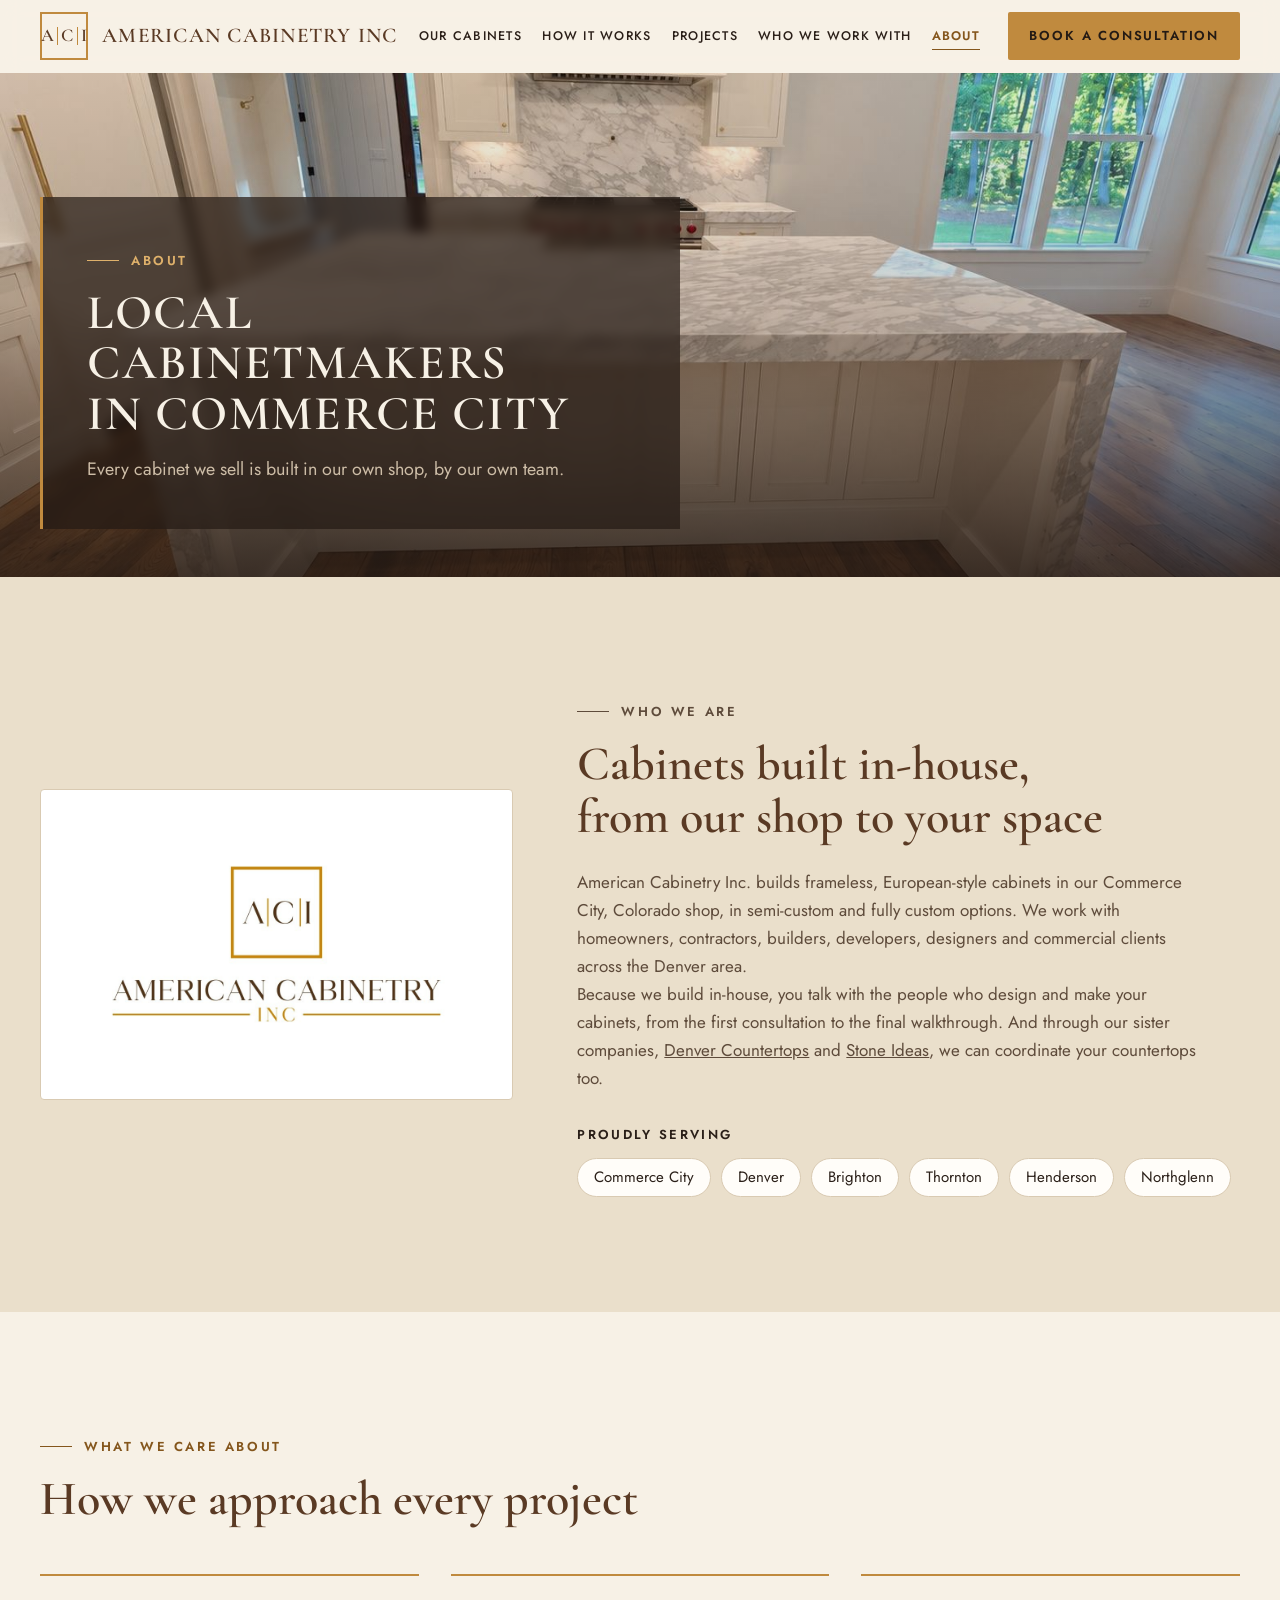
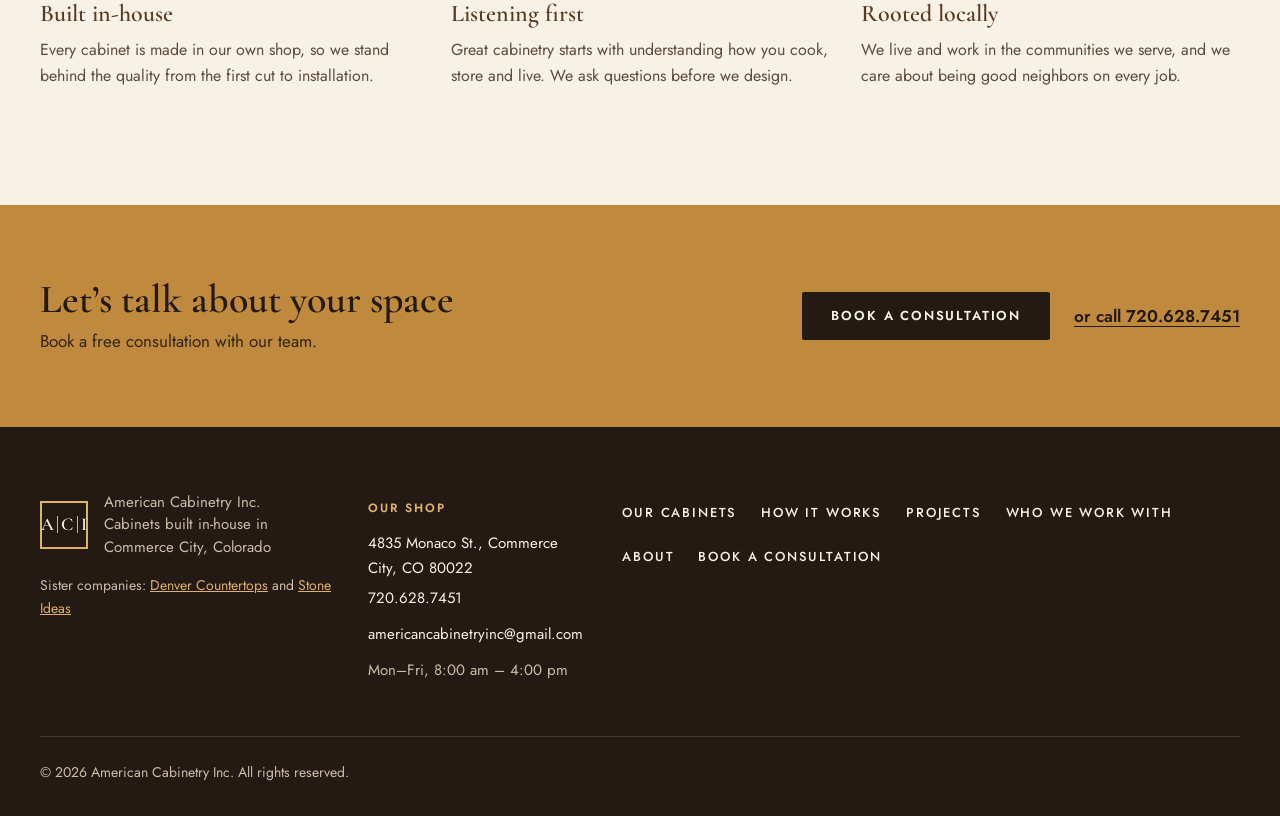
==== about.html @ d418bdb1 "Add American Cabinetry Inc. website Seven-page static site (home, cabinets, process, projects, who w" ====
<!doctype html>
<html lang="en">
<head>
  <meta charset="utf-8">
  <meta name="viewport" content="width=device-width, initial-scale=1">
  <title>About Us | Commerce City Cabinet Shop | American Cabinetry</title>
  <meta name="description" content="American Cabinetry Inc. builds every cabinet in-house at our Commerce City, Colorado shop: in-stock RTA, semi-custom and fully custom, for homeowners, contractors, builders and designers.">
  <meta name="theme-color" content="#241A14">
  <link rel="icon" href="images/logo.jpg">
  <link rel="preconnect" href="https://fonts.googleapis.com">
  <link rel="preconnect" href="https://fonts.gstatic.com" crossorigin>
  <link href="https://fonts.googleapis.com/css2?family=Cormorant+Garamond:wght@500;600;700&family=Jost:wght@400;500;600&display=swap" rel="stylesheet">
  <link rel="stylesheet" href="css/style.css">
  <script>document.documentElement.classList.add("js");</script>
</head>
<body>
  <a class="skip-link" href="#main">Skip to main content</a>

  <header class="site-header" data-header>
    <div class="container header-inner">
      <a class="brand" href="index.html" aria-label="American Cabinetry Inc. home">
        <span class="brand-mark" aria-hidden="true">A<i></i>C<i></i>I</span>
        <span class="brand-text"><span class="brand-name">American Cabinetry Inc</span></span>
      </a>
      <nav class="primary-nav" aria-label="Primary">
        <button class="nav-toggle" type="button" aria-expanded="false" aria-controls="primary-menu" data-nav-toggle>
          <svg class="icon icon-open" viewBox="0 0 24 24" aria-hidden="true"><path d="M4 7h16M4 12h16M4 17h16"/></svg>
          <svg class="icon icon-close" viewBox="0 0 24 24" aria-hidden="true"><path d="M6 6l12 12M18 6L6 18"/></svg>
          <span class="visually-hidden">Menu</span>
        </button>
        <ul class="nav-list" id="primary-menu" data-nav-menu>
          <li><a href="cabinets.html">Our Cabinets</a></li>
          <li><a href="process.html">How It Works</a></li>
          <li><a href="projects.html">Projects</a></li>
          <li><a href="who-we-work-with.html">Who We Work With</a></li>
          <li><a href="about.html" aria-current="page">About</a></li>
          <li class="nav-cta"><a class="btn btn-brass" href="contact.html">Book a Consultation</a></li>
        </ul>
      </nav>
    </div>
  </header>

  <main id="main" tabindex="-1">
    <section class="hero hero--page" aria-labelledby="page-title">
      <img class="hero-media"
           src="images/projects/farmhouse-marble-waterfall.jpg"
           alt="Bright kitchen with white painted cabinetry, a marble waterfall island and warm reclaimed wood floors"
           width="1448" height="1086" fetchpriority="high" style="object-position: 50% 45%">
      <div class="hero-shade" aria-hidden="true"></div>
      <div class="container hero-content">
        <div class="hero-panel">
          <p class="eyebrow eyebrow--light">About</p>
          <h1 class="hero-title" id="page-title">Local cabinetmakers in Commerce City</h1>
          <p class="hero-lede">Every cabinet we sell is built in our own shop, by our own team.</p>
        </div>
      </div>
    </section>

    <section class="section section--sand" aria-labelledby="story-title">
      <div class="container about">
        <div class="about-logo reveal">
          <img src="images/logo.jpg" alt="American Cabinetry Inc. logo" width="1000" height="800" loading="lazy" decoding="async">
        </div>
        <div class="about-copy reveal">
          <p class="eyebrow">Who We Are</p>
          <h2 id="story-title">Cabinets built in-house, from our shop to your space</h2>
          <p>American Cabinetry Inc. builds frameless, European-style cabinets in our Commerce City, Colorado shop, in semi-custom and fully custom options. We work with homeowners, contractors, builders, developers, designers and commercial clients across the Denver area.</p>
          <p>Because we build in-house, you talk with the people who design and make your cabinets, from the first consultation to the final walkthrough. And through our sister companies, <a href="https://denvercounter.com" target="_blank" rel="noopener">Denver Countertops<span class="visually-hidden"> (opens in a new tab)</span></a> and <a href="https://stoneideasinc.com" target="_blank" rel="noopener">Stone Ideas<span class="visually-hidden"> (opens in a new tab)</span></a>, we can coordinate your countertops too.</p>
          <p class="areas-label">Proudly serving</p>
          <ul class="areas" role="list">
            <li>Commerce City</li>
            <li>Denver</li>
            <li>Brighton</li>
            <li>Thornton</li>
            <li>Henderson</li>
            <li>Northglenn</li>
          </ul>
        </div>
      </div>
    </section>

    <section class="section section--cream" aria-labelledby="values-title">
      <div class="container">
        <header class="section-head reveal">
          <p class="eyebrow">What We Care About</p>
          <h2 id="values-title">How we approach every project</h2>
        </header>
        <ul class="values" role="list">
          <li class="value reveal">
            <h3>Built in-house</h3>
            <p>Every cabinet is made in our own shop, so we stand behind the quality from the first cut to installation.</p>
          </li>
          <li class="value reveal">
            <h3>Listening first</h3>
            <p>Great cabinetry starts with understanding how you cook, store and live. We ask questions before we design.</p>
          </li>
          <li class="value reveal">
            <h3>Rooted locally</h3>
            <p>We live and work in the communities we serve, and we care about being good neighbors on every job.</p>
          </li>
        </ul>
      </div>
    </section>

    <section class="cta-band" aria-labelledby="cta-title">
      <div class="container cta-inner reveal">
        <div>
          <h2 id="cta-title">Let&rsquo;s talk about your space</h2>
          <p>Book a free consultation with our team.</p>
        </div>
        <div class="cta-actions">
          <a class="btn btn-dark" href="contact.html#consultation">Book a Consultation</a>
          <a class="cta-phone" href="tel:+17206287451">or call 720.628.7451</a>
        </div>
      </div>
    </section>
  </main>

  <footer class="site-footer">
    <div class="container footer-inner">
      <div>
        <div class="footer-brand">
          <span class="brand-mark brand-mark--light" aria-hidden="true">A<i></i>C<i></i>I</span>
          <p>American Cabinetry Inc.<br>Cabinets built in-house in Commerce City, Colorado</p>
        </div>
        <p class="footer-sister">Sister companies: <a href="https://denvercounter.com" target="_blank" rel="noopener">Denver Countertops<span class="visually-hidden"> (opens in a new tab)</span></a> and <a href="https://stoneideasinc.com" target="_blank" rel="noopener">Stone Ideas<span class="visually-hidden"> (opens in a new tab)</span></a></p>
      </div>
      <address class="footer-contact">
        <span class="footer-label">Our shop</span>
        <a href="https://www.google.com/maps/search/?api=1&amp;query=4835+Monaco+St+Commerce+City+CO+80022" target="_blank" rel="noopener">4835 Monaco St., Commerce City, CO 80022<span class="visually-hidden"> (opens in Google Maps)</span></a>
        <a href="tel:+17206287451">720.628.7451</a>
        <a href="mailto:americancabinetryinc@gmail.com">americancabinetryinc@gmail.com</a>
        <span>Mon&ndash;Fri, 8:00 am &ndash; 4:00 pm</span>
      </address>
      <nav aria-label="Footer">
        <ul class="footer-nav" role="list">
          <li><a href="cabinets.html">Our Cabinets</a></li>
          <li><a href="process.html">How It Works</a></li>
          <li><a href="projects.html">Projects</a></li>
          <li><a href="who-we-work-with.html">Who We Work With</a></li>
          <li><a href="about.html">About</a></li>
          <li><a href="contact.html">Book a Consultation</a></li>
        </ul>
      </nav>
    </div>
    <div class="container footer-base">
      <p>&copy; <span data-year>2026</span> American Cabinetry Inc. All rights reserved.</p>
    </div>
  </footer>

  <nav class="mobile-bar" aria-label="Quick contact">
    <a href="tel:+17206287451"><svg viewBox="0 0 24 24" aria-hidden="true"><path d="M22 16.9v3a2 2 0 0 1-2.2 2 19.8 19.8 0 0 1-8.6-3.1 19.5 19.5 0 0 1-6-6A19.8 19.8 0 0 1 2.1 4.2 2 2 0 0 1 4.1 2h3a2 2 0 0 1 2 1.7c.1 1 .4 1.9.7 2.8a2 2 0 0 1-.5 2.1L8.1 9.9a16 16 0 0 0 6 6l1.3-1.3a2 2 0 0 1 2.1-.4c.9.3 1.8.6 2.8.7a2 2 0 0 1 1.7 2z"/></svg>Call</a>
    <a href="contact.html#consultation"><svg viewBox="0 0 24 24" aria-hidden="true"><rect x="3" y="4" width="18" height="18" rx="2"/><path d="M16 2v4M8 2v4M3 10h18"/></svg>Book</a>
  </nav>

  <script src="js/main.js" defer></script>
</body>
</html>
---- css/style.css ----
/* ==========================================================
   American Cabinetry Inc. — earth-tone design system
   ========================================================== */

:root {
  /* Palette */
  --espresso: #241a14;
  --espresso-2: #32251c;
  --walnut: #5a3a24;
  --brass: #c08a3e;
  --brass-light: #dfb16b;
  --brass-deep: #84561c;
  --cream: #f7f1e6;
  --sand: #eadfcb;
  --paper: #fffdf9;
  --ink: #2a1f18;
  --ink-muted: #5e4b3b;
  --on-dark: #f7f1e6;
  --on-dark-muted: #cdbda7;
  --line: #d9cab2;
  --field-border: #8f7c63;
  --error: #a3361f;
  --error-bg: #fbede8;
  --success: #4f5d38;
  --success-bg: #eef1e4;

  /* Swatches */
  --wood-oak: #c9a57a;
  --wood-cherry: #8e4a2c;
  --wood-walnut: #4a3020;
  --paint-sage: #8c9479;
  --paint-greige: #b8ac9a;
  --paint-alabaster: #efe9dd;

  /* Type */
  --font-display: "Cormorant Garamond", "Iowan Old Style", Georgia, serif;
  --font-body: "Jost", "Segoe UI", system-ui, -apple-system, sans-serif;

  /* Spacing (8pt) */
  --space-1: 8px;
  --space-2: 16px;
  --space-3: 24px;
  --space-4: 32px;
  --space-5: 48px;
  --space-6: 64px;
  --section-pad: clamp(64px, 9vw, 120px);

  --radius: 4px;
  --header-h: 72px;
  --focus: var(--brass-deep);
  --ease-out: cubic-bezier(0.2, 0.7, 0.2, 1);
}

/* ---------- Base ---------- */
*,
*::before,
*::after { box-sizing: border-box; }

html {
  scroll-padding-top: calc(var(--header-h) + 16px);
  -webkit-text-size-adjust: 100%;
}

@media (prefers-reduced-motion: no-preference) {
  html { scroll-behavior: smooth; }
}

body {
  margin: 0;
  background: var(--cream);
  color: var(--ink);
  font-family: var(--font-body);
  font-size: 1.0625rem;
  line-height: 1.65;
  -webkit-font-smoothing: antialiased;
}

[hidden] { display: none !important; }

img { display: block; max-width: 100%; height: auto; }

h1, h2, h3, h4 {
  margin: 0;
  font-family: var(--font-display);
  font-weight: 600;
  line-height: 1.1;
  color: var(--walnut);
  text-wrap: balance;
}

h2 { font-size: clamp(2rem, 4vw, 3rem); }
h3, h4 { font-size: 1.5rem; line-height: 1.2; }

p { margin: 0; }

a { color: inherit; }

ul[role="list"], ol { list-style: none; margin: 0; padding: 0; }

:focus-visible {
  outline: 3px solid var(--focus);
  outline-offset: 3px;
}

main:focus { outline: none; }

.container {
  width: min(100% - 32px, 1200px);
  margin-inline: auto;
}

@media (min-width: 768px) {
  .container { width: min(100% - 64px, 1200px); }
}

.visually-hidden {
  position: absolute !important;
  width: 1px; height: 1px;
  padding: 0; margin: -1px;
  overflow: hidden;
  clip: rect(0 0 0 0);
  white-space: nowrap;
  border: 0;
}

.skip-link {
  position: absolute;
  left: 16px;
  top: -100px;
  z-index: 100;
  padding: 12px 20px;
  background: var(--espresso);
  color: var(--on-dark);
  font-weight: 500;
  border-radius: var(--radius);
  text-decoration: none;
}
.skip-link:focus { top: 12px; }

.icon {
  width: 24px;
  height: 24px;
  fill: none;
  stroke: currentColor;
  stroke-width: 1.75;
  stroke-linecap: round;
  stroke-linejoin: round;
}

/* ---------- Buttons ---------- */
.btn {
  display: inline-flex;
  align-items: center;
  justify-content: center;
  min-height: 48px;
  padding: 0 28px;
  border: 1px solid transparent;
  border-radius: 2px;
  font-family: var(--font-body);
  font-size: 0.8125rem;
  font-weight: 600;
  letter-spacing: 0.14em;
  text-transform: uppercase;
  text-decoration: none;
  cursor: pointer;
  touch-action: manipulation;
  transition: background-color 0.2s ease, color 0.2s ease, border-color 0.2s ease;
}

.btn-brass { background: var(--brass); color: var(--espresso); }
.btn-brass:hover { background: var(--brass-light); }

.btn-ghost { border-color: var(--on-dark); color: var(--on-dark); background: transparent; }
.btn-ghost:hover { background: rgba(247, 241, 230, 0.14); }

.btn-dark { background: var(--espresso); color: var(--on-dark); }
.btn-dark:hover { background: var(--walnut); }

.btn-outline { border-color: var(--walnut); color: var(--walnut); background: transparent; }
.btn-outline:hover { background: var(--walnut); color: var(--on-dark); }

.btn-block { width: 100%; }

.section-cta { margin-top: var(--space-5); }

.btn:active { transform: translateY(1px); }

/* ---------- Eyebrow + section heads ---------- */
.eyebrow {
  display: inline-flex;
  align-items: center;
  gap: 12px;
  margin-bottom: var(--space-2);
  font-size: 0.8125rem;
  font-weight: 600;
  letter-spacing: 0.2em;
  text-transform: uppercase;
  color: var(--brass-deep);
}
.eyebrow::before {
  content: "";
  width: 32px;
  height: 1px;
  background: currentColor;
}
.eyebrow--light { color: var(--brass-light); }

.section { padding-block: var(--section-pad); }
.section--cream { background: var(--cream); }
.section--sand { background: var(--sand); }

.section-head {
  max-width: 720px;
  margin-bottom: var(--space-5);
}
.section-lede {
  margin-top: var(--space-2);
  color: var(--ink-muted);
  max-width: 62ch;
}
.section-head--light h2 { color: var(--on-dark); }

/* ---------- Brand mark ---------- */
.brand {
  display: inline-flex;
  align-items: center;
  gap: 14px;
  text-decoration: none;
  min-height: 44px;
}

.brand-mark {
  display: inline-flex;
  align-items: center;
  justify-content: center;
  width: 48px;
  height: 48px;
  border: 2px solid var(--brass);
  font-family: var(--font-display);
  font-size: 1.125rem;
  font-weight: 600;
  color: var(--walnut);
  letter-spacing: 0.02em;
  flex-shrink: 0;
}
.brand-mark i {
  display: inline-block;
  flex: 0 0 1px;
  width: 1px;
  height: 0.95em;
  margin: 0 3px;
  background: var(--brass);
}
.brand-mark--light { color: var(--on-dark); border-color: var(--brass-light); }
.brand-mark--light i { background: var(--brass-light); }

.brand-text { display: flex; flex-direction: column; line-height: 1.15; }
.brand-name {
  font-family: var(--font-display);
  font-size: 1.3125rem;
  font-weight: 600;
  letter-spacing: 0.06em;
  text-transform: uppercase;
  color: var(--walnut);
}
.brand-sub {
  font-size: 0.75rem;
  font-weight: 500;
  letter-spacing: 0.16em;
  text-transform: uppercase;
  color: var(--brass-deep);
}

/* ---------- Header + nav ---------- */
.site-header {
  position: sticky;
  top: 0;
  z-index: 40;
  background: rgba(247, 241, 230, 0.96);
  border-bottom: 1px solid transparent;
  transition: box-shadow 0.25s ease, border-color 0.25s ease;
}
@supports (backdrop-filter: blur(8px)) {
  .site-header { background: rgba(247, 241, 230, 0.88); backdrop-filter: blur(10px); }
}
.site-header.is-scrolled {
  border-color: var(--line);
  box-shadow: 0 6px 24px -16px rgba(36, 26, 20, 0.45);
}

.header-inner {
  display: flex;
  align-items: center;
  justify-content: space-between;
  min-height: var(--header-h);
  gap: var(--space-2);
}

.nav-toggle {
  display: inline-flex;
  align-items: center;
  justify-content: center;
  width: 48px;
  height: 48px;
  padding: 0;
  border: 1px solid var(--line);
  border-radius: 2px;
  background: transparent;
  color: var(--walnut);
  cursor: pointer;
}
.nav-toggle .icon-close { display: none; }
.nav-toggle[aria-expanded="true"] .icon-open { display: none; }
.nav-toggle[aria-expanded="true"] .icon-close { display: block; }

.nav-list {
  position: absolute;
  inset: 100% 0 auto 0;
  display: none;
  flex-direction: column;
  gap: 4px;
  margin: 0;
  padding: var(--space-2) 16px var(--space-3);
  list-style: none;
  background: var(--cream);
  border-bottom: 1px solid var(--line);
  box-shadow: 0 16px 32px -24px rgba(36, 26, 20, 0.5);
}
.nav-list.is-open { display: flex; }

.nav-list a:not(.btn) {
  display: flex;
  align-items: center;
  min-height: 48px;
  padding: 0 4px;
  font-size: 0.9375rem;
  font-weight: 500;
  letter-spacing: 0.12em;
  text-transform: uppercase;
  text-decoration: none;
  color: var(--ink);
  border-bottom: 1px solid var(--line);
}
.nav-list a:not(.btn):hover { color: var(--brass-deep); }
.nav-list a[aria-current="page"]:not(.btn) { color: var(--brass-deep); font-weight: 600; }
.nav-cta { margin-top: var(--space-2); }
.nav-cta .btn { width: 100%; }

@media (min-width: 1200px) {
  .nav-toggle { display: none; }
  .nav-list {
    position: static;
    display: flex;
    flex-direction: row;
    align-items: center;
    gap: clamp(14px, 1.6vw, 26px);
    padding: 0;
    background: none;
    border: 0;
    box-shadow: none;
  }
  .nav-list a:not(.btn) {
    min-height: 44px;
    padding: 0;
    font-size: 0.78125rem;
    letter-spacing: 0.1em;
    border-bottom: 0;
    position: relative;
    white-space: nowrap;
  }
  .nav-cta .btn { padding: 0 20px; white-space: nowrap; }
  .nav-list a:not(.btn)::after {
    content: "";
    position: absolute;
    left: 0; right: 0; bottom: 8px;
    height: 1px;
    background: var(--brass-deep);
    transform: scaleX(0);
    transform-origin: left;
    transition: transform 0.25s var(--ease-out);
  }
  .nav-list a:not(.btn):hover::after,
  .nav-list a[aria-current="page"]::after { transform: scaleX(1); }
  .nav-cta { margin: 0 0 0 8px; }
  .nav-cta .btn[aria-current="page"] { box-shadow: inset 0 0 0 2px var(--espresso); }
  .nav-cta .btn { width: auto; }
}

@media (max-width: 420px) {
  .brand-name { font-size: 0.9375rem; letter-spacing: 0.04em; }
  .brand { gap: 10px; }
  .brand-sub { font-size: 0.6875rem; letter-spacing: 0.12em; }
  .brand-mark { width: 42px; height: 42px; font-size: 1rem; }
}

/* ---------- Hero ---------- */
.hero {
  position: relative;
  display: flex;
  align-items: flex-end;
  min-height: 88vh;
  min-height: min(88dvh, 860px);
  padding-block: 96px var(--space-5);
  overflow: hidden;
  isolation: isolate;
  background: var(--espresso);
}

.hero-media {
  position: absolute;
  inset: 0;
  z-index: -2;
  width: 100%;
  height: 100%;
  object-fit: cover;
  object-position: 50% 45%;
}

.hero-shade {
  position: absolute;
  inset: 0;
  z-index: -1;
  background:
    linear-gradient(0deg, rgba(36, 26, 20, 0.85) 0%, rgba(36, 26, 20, 0.2) 55%, rgba(36, 26, 20, 0.05) 100%);
}

.hero-panel {
  max-width: 720px;
  padding: clamp(24px, 4vw, 44px);
  background: rgba(36, 26, 20, 0.78);
  border-left: 3px solid var(--brass);
}
@supports (backdrop-filter: blur(4px)) {
  .hero-panel { background: rgba(36, 26, 20, 0.7); backdrop-filter: blur(6px); }
}

.hero-title {
  font-size: clamp(2.125rem, 4.2vw, 3.5rem);
  font-weight: 600;
  line-height: 1.04;
  letter-spacing: 0.035em;
  text-transform: uppercase;
  color: var(--on-dark);
}

.hero-lede {
  margin-top: var(--space-3);
  max-width: 48ch;
  font-size: clamp(1.0625rem, 1.4vw, 1.1875rem);
  color: var(--on-dark-muted);
}

.hero-actions {
  display: flex;
  flex-wrap: wrap;
  gap: 12px;
  margin-top: var(--space-4);
}

@media (max-width: 479px) {
  .hero { padding-bottom: var(--space-3); }
  .hero-actions .btn { flex: 1 1 100%; }
}

/* Home hero: bright photo, panel on the right so the island stays visible */
.hero--home .hero-shade {
  background: linear-gradient(0deg, rgba(36, 26, 20, 0.6) 0%, rgba(36, 26, 20, 0) 45%);
}
@media (min-width: 1024px) {
  .hero--home .hero-content { display: flex; justify-content: flex-end; }
  .hero--home .hero-panel {
    max-width: 560px;
    border-left: 0;
    border-right: 3px solid var(--brass);
  }
  .hero--home .hero-title { font-size: clamp(2.25rem, 3.4vw, 3.125rem); }
}

/* Interior page banner */
.hero--page {
  min-height: clamp(340px, 56vh, 540px);
  padding-block: 96px var(--space-5);
}
.hero--page .hero-panel { max-width: 640px; }
.hero--page .hero-title { font-size: clamp(2rem, 3.8vw, 3.125rem); }
.hero--page .hero-lede { margin-top: var(--space-2); }

/* ---------- Intro band ---------- */
.intro-band {
  background: var(--espresso);
  color: var(--on-dark);
  padding-block: clamp(56px, 8vw, 96px);
}
.intro-inner {
  max-width: 860px;
  text-align: center;
}
.intro-inner::before {
  content: "";
  display: block;
  width: 48px;
  height: 2px;
  margin: 0 auto var(--space-4);
  background: var(--brass);
}
.intro-inner p {
  font-family: var(--font-display);
  font-size: clamp(1.375rem, 2.4vw, 1.875rem);
  font-weight: 500;
  line-height: 1.5;
}

/* ---------- Gallery ---------- */
.gallery {
  display: grid;
  grid-template-columns: 1fr;
  gap: var(--space-5) var(--space-3);
}
@media (min-width: 640px) { .gallery { grid-template-columns: repeat(2, 1fr); } }
@media (min-width: 1024px) { .gallery { grid-template-columns: repeat(3, 1fr); } }

.project { margin: 0; }

.project-media {
  aspect-ratio: 4 / 3;
  overflow: hidden;
  border-radius: var(--radius);
  background: var(--sand);
}
.project-media img {
  width: 100%;
  height: 100%;
  object-fit: cover;
  transition: transform 0.7s var(--ease-out);
}
@media (hover: hover) and (prefers-reduced-motion: no-preference) {
  .project:hover .project-media img { transform: scale(1.04); }
}

.project figcaption {
  display: flex;
  flex-direction: column;
  gap: 2px;
  margin-top: 14px;
  padding-left: 14px;
  border-left: 2px solid var(--brass);
}
.project-style {
  font-size: 0.75rem;
  font-weight: 600;
  letter-spacing: 0.18em;
  text-transform: uppercase;
  color: var(--brass-deep);
}
.project-name {
  font-family: var(--font-display);
  font-size: 1.375rem;
  font-weight: 600;
  color: var(--walnut);
  line-height: 1.25;
}

/* ---------- Services ---------- */
.services {
  display: grid;
  grid-template-columns: 1fr;
  gap: var(--space-3);
}
@media (min-width: 640px) { .services { grid-template-columns: repeat(2, 1fr); } }
@media (min-width: 1100px) { .services { grid-template-columns: repeat(4, 1fr); } }

.service {
  padding: var(--space-4) 28px;
  background: var(--paper);
  border: 1px solid var(--line);
  border-radius: var(--radius);
}
.service-icon {
  width: 44px;
  height: 44px;
  margin-bottom: var(--space-3);
  fill: none;
  stroke: var(--brass-deep);
  stroke-width: 1.5;
  stroke-linecap: round;
  stroke-linejoin: round;
}
.service h3 { margin-bottom: 10px; }
.service p { color: var(--ink-muted); font-size: 1rem; }

/* ---------- Door styles ---------- */
.doors {
  display: grid;
  grid-template-columns: repeat(2, 1fr);
  gap: var(--space-3);
}
@media (min-width: 1024px) { .doors { grid-template-columns: repeat(4, 1fr); } }

.door {
  margin: 0;
  padding: var(--space-3);
  background: var(--paper);
  border: 1px solid var(--line);
  border-radius: var(--radius);
}
.door svg {
  display: block;
  width: 100%;
  max-width: 120px;
  height: auto;
  margin: 0 auto var(--space-3);
  fill: none;
  stroke: var(--walnut);
  stroke-width: 2;
  stroke-linejoin: round;
}
.door svg .fill { fill: var(--sand); }
.door svg .pull { fill: var(--brass); stroke: none; }
.door figcaption h3 { margin-bottom: 6px; }
.door figcaption p { color: var(--ink-muted); font-size: 0.9375rem; }

/* ---------- Values ---------- */
.values {
  display: grid;
  grid-template-columns: 1fr;
  gap: var(--space-4);
}
@media (min-width: 768px) { .values { grid-template-columns: repeat(3, 1fr); } }
@media (min-width: 768px) { .values--4 { grid-template-columns: repeat(2, 1fr); } }
@media (min-width: 1100px) { .values--4 { grid-template-columns: repeat(4, 1fr); } }
.value {
  padding-top: var(--space-3);
  border-top: 2px solid var(--brass);
}
.value h3 { margin-bottom: 8px; }
.value p { color: var(--ink-muted); font-size: 1rem; }

.finishes {
  margin-top: var(--space-6);
  padding-top: var(--space-5);
  border-top: 1px solid var(--line);
}
.finishes-title { margin-bottom: var(--space-3); }

.swatches {
  display: grid;
  grid-template-columns: repeat(2, 1fr);
  gap: var(--space-3) var(--space-2);
}
@media (min-width: 640px) { .swatches { grid-template-columns: repeat(3, 1fr); } }
@media (min-width: 1024px) { .swatches { grid-template-columns: repeat(6, 1fr); } }

.swatches li {
  font-size: 0.9375rem;
  font-weight: 500;
  color: var(--ink);
}
.swatch {
  display: block;
  aspect-ratio: 4 / 3;
  margin-bottom: 10px;
  border-radius: var(--radius);
  box-shadow: inset 0 0 0 1px rgba(36, 26, 20, 0.14);
}
.swatch--oak,
.swatch--cherry,
.swatch--walnut {
  background-image:
    repeating-linear-gradient(97deg, rgba(255, 255, 255, 0.07) 0 2px, transparent 2px 9px),
    repeating-linear-gradient(93deg, rgba(0, 0, 0, 0.08) 0 1px, transparent 1px 14px);
}
.swatch--oak { background-color: var(--wood-oak); }
.swatch--cherry { background-color: var(--wood-cherry); }
.swatch--walnut { background-color: var(--wood-walnut); }
.swatch--sage { background-color: var(--paint-sage); }
.swatch--greige { background-color: var(--paint-greige); }
.swatch--alabaster { background-color: var(--paint-alabaster); }

/* ---------- Details (dark) ---------- */
.details {
  --focus: var(--brass-light);
  background: var(--espresso);
  color: var(--on-dark);
  padding-bottom: var(--section-pad);
}
.details-media {
  position: relative;
  aspect-ratio: 4 / 3;
  overflow: hidden;
}
@media (min-width: 768px) { .details-media { aspect-ratio: 21 / 8; } }
.details-media img {
  width: 100%;
  height: 100%;
  object-fit: cover;
  object-position: 50% 60%;
}
.details-media::after {
  content: "";
  position: absolute;
  inset: auto 0 0 0;
  height: 45%;
  background: linear-gradient(0deg, var(--espresso), rgba(36, 26, 20, 0));
}

.details-inner { margin-top: calc(var(--space-5) * -1); position: relative; }

.detail-list {
  display: grid;
  grid-template-columns: 1fr;
  gap: var(--space-4) var(--space-5);
}
@media (min-width: 768px) { .detail-list { grid-template-columns: repeat(2, 1fr); } }

.detail-list li {
  display: flex;
  gap: var(--space-2);
  padding-top: var(--space-3);
  border-top: 1px solid rgba(247, 241, 230, 0.16);
}
.detail-icon {
  flex-shrink: 0;
  width: 28px;
  height: 28px;
  margin-top: 2px;
  fill: none;
  stroke: var(--brass-light);
  stroke-width: 1.75;
  stroke-linecap: round;
  stroke-linejoin: round;
}
.detail-list h3 { color: var(--on-dark); margin-bottom: 6px; }
.detail-list p { color: var(--on-dark-muted); font-size: 1rem; }

/* ---------- Steps ---------- */
.steps {
  display: grid;
  grid-template-columns: 1fr;
  gap: var(--space-4);
}
@media (min-width: 640px) { .steps { grid-template-columns: repeat(2, 1fr); } }
@media (min-width: 1024px) { .steps { grid-template-columns: repeat(4, 1fr); } }

.step {
  padding-top: var(--space-3);
  border-top: 2px solid var(--walnut);
}
.step-num {
  display: block;
  margin-bottom: var(--space-2);
  font-family: var(--font-display);
  font-size: 3rem;
  font-weight: 600;
  line-height: 1;
  color: var(--brass-deep);
}
.step h3 { margin-bottom: 8px; }
.step p { color: var(--ink-muted); font-size: 1rem; }

/* ---------- About ---------- */
.about {
  display: grid;
  gap: var(--space-5);
  align-items: center;
}
@media (min-width: 900px) {
  .about { grid-template-columns: 5fr 7fr; gap: var(--space-6); }
}
.about-logo {
  padding: clamp(16px, 3vw, 32px);
  background: #fff;
  border: 1px solid var(--line);
  border-radius: var(--radius);
}
.about-logo img { width: 100%; aspect-ratio: 5 / 3; object-fit: cover; }
.about-copy h2 { margin-bottom: var(--space-3); }
.about-copy p { color: var(--ink-muted); max-width: 62ch; }

.about-copy .areas-label {
  margin-top: var(--space-4);
  margin-bottom: 12px;
  font-size: 0.8125rem;
  font-weight: 600;
  letter-spacing: 0.18em;
  text-transform: uppercase;
  color: var(--ink);
}
.areas {
  display: flex;
  flex-wrap: wrap;
  gap: 10px;
}
.areas li {
  padding: 6px 16px;
  background: var(--paper);
  border: 1px solid var(--line);
  border-radius: 999px;
  font-size: 0.9375rem;
}

/* ---------- CTA band ---------- */
.cta-band {
  --focus: var(--espresso);
  background: var(--brass);
  color: var(--espresso);
  padding-block: clamp(48px, 6vw, 72px);
}
.cta-inner {
  display: flex;
  flex-direction: column;
  align-items: flex-start;
  gap: var(--space-3);
}
@media (min-width: 768px) {
  .cta-inner { flex-direction: row; align-items: center; justify-content: space-between; }
}
.cta-band h2 { color: var(--espresso); font-size: clamp(1.875rem, 3.4vw, 2.5rem); }
.cta-band p { margin-top: 6px; color: #33241a; }
.cta-actions {
  display: flex;
  flex-wrap: wrap;
  align-items: center;
  gap: 8px 24px;
}
.cta-phone {
  display: inline-flex;
  align-items: center;
  min-height: 44px;
  font-weight: 600;
  color: var(--espresso);
  text-decoration: underline;
  text-underline-offset: 4px;
}

/* ---------- Contact ---------- */
.contact {
  display: grid;
  gap: var(--space-5);
  align-items: start;
}
@media (min-width: 960px) {
  .contact { grid-template-columns: 5fr 7fr; gap: var(--space-6); }
}
.contact-info h2 { margin-bottom: var(--space-2); }
.contact-info > p { color: var(--ink-muted); }

.contact-list {
  display: grid;
  gap: var(--space-3);
  margin: var(--space-4) 0 0;
}
.contact-list div { padding-top: var(--space-2); border-top: 1px solid var(--line); }
.contact-list dt {
  font-size: 0.75rem;
  font-weight: 600;
  letter-spacing: 0.18em;
  text-transform: uppercase;
  color: var(--brass-deep);
}
.contact-list dd { margin: 4px 0 0; overflow-wrap: anywhere; }
.contact-list a {
  display: inline-block;
  padding: 4px 0;
  color: var(--walnut);
  font-weight: 500;
  text-decoration: underline;
  text-decoration-color: var(--brass);
  text-underline-offset: 4px;
}
.contact-list a:hover { color: var(--brass-deep); }

.contact-form {
  padding: clamp(24px, 4vw, 40px);
  background: var(--paper);
  border: 1px solid var(--line);
  border-radius: var(--radius);
}

.field { margin-bottom: 20px; }
.field-row { display: grid; gap: 0 var(--space-2); }
@media (min-width: 560px) { .field-row { grid-template-columns: 1fr 1fr; } }

.field label {
  display: block;
  margin-bottom: 8px;
  font-size: 0.9375rem;
  font-weight: 500;
}
.req { color: var(--error); }

.field input,
.field select,
.field textarea {
  width: 100%;
  min-height: 48px;
  padding: 12px 14px;
  font: inherit;
  font-size: 1rem;
  color: var(--ink);
  background: #fff;
  border: 1px solid var(--field-border);
  border-radius: 3px;
  transition: border-color 0.15s ease;
}
.field textarea { resize: vertical; min-height: 140px; }
.field select {
  appearance: none;
  background-image: url("data:image/svg+xml,%3Csvg xmlns='http://www.w3.org/2000/svg' viewBox='0 0 24 24' fill='none' stroke='%235a3a24' stroke-width='2' stroke-linecap='round' stroke-linejoin='round'%3E%3Cpath d='M6 9l6 6 6-6'/%3E%3C/svg%3E");
  background-repeat: no-repeat;
  background-position: right 14px center;
  background-size: 18px;
  padding-right: 44px;
}
.field input:focus-visible,
.field select:focus-visible,
.field textarea:focus-visible {
  outline: 3px solid var(--brass);
  outline-offset: 1px;
  border-color: var(--brass-deep);
}
.field [aria-invalid="true"] { border-color: var(--error); border-width: 2px; }

.field-hint { margin-top: 6px; font-size: 0.875rem; color: var(--ink-muted); }
.field-error {
  display: flex;
  gap: 6px;
  margin-top: 6px;
  font-size: 0.875rem;
  font-weight: 500;
  color: var(--error);
}
.field-error::before { content: "!"; font-weight: 700; }

.form-summary {
  margin-bottom: 20px;
  padding: 14px 16px;
  background: var(--error-bg);
  border-left: 4px solid var(--error);
  color: var(--ink);
}
.form-summary p { font-weight: 600; margin-bottom: 6px; }
.form-summary ul { margin: 0; padding-left: 20px; }
.form-summary a { color: var(--error); font-weight: 500; }

.form-note { margin-bottom: var(--space-2); font-size: 0.875rem; color: var(--ink-muted); }

.hp {
  position: absolute;
  left: -10000px;
  width: 1px;
  height: 1px;
  overflow: hidden;
}

.form-error {
  margin-top: var(--space-2);
  padding: 14px 16px;
  background: var(--error-bg);
  border-left: 4px solid var(--error);
  color: var(--ink);
}
.form-error a { color: var(--error); font-weight: 600; }

.btn[aria-busy="true"] { opacity: 0.7; cursor: progress; }

.form-success {
  margin-top: var(--space-2);
  padding: 14px 16px;
  background: var(--success-bg);
  border-left: 4px solid var(--success);
  color: var(--ink);
  font-weight: 500;
}

/* ---------- Footer ---------- */
.site-footer {
  --focus: var(--brass-light);
  background: var(--espresso);
  color: var(--on-dark-muted);
  padding-top: var(--space-6);
  padding-bottom: var(--space-4);
}
.footer-inner {
  display: flex;
  flex-direction: column;
  gap: var(--space-4);
}
@media (min-width: 768px) {
  .footer-inner { flex-direction: row; justify-content: space-between; align-items: flex-start; }
}
.footer-brand { display: flex; align-items: center; gap: var(--space-2); }

.footer-contact {
  display: flex;
  flex-direction: column;
  font-style: normal;
  font-size: 0.9375rem;
}
.footer-contact a,
.footer-contact span {
  display: inline-flex;
  align-items: center;
  min-height: 36px;
  overflow-wrap: anywhere;
}
.footer-contact a { color: var(--on-dark); text-decoration: none; }
.footer-contact a:hover { color: var(--brass-light); text-decoration: underline; }

@media (min-width: 768px) and (max-width: 1099px) {
  .footer-inner { flex-wrap: wrap; }
  .footer-inner nav { flex-basis: 100%; }
}
.footer-brand p { font-size: 0.9375rem; line-height: 1.5; }

.footer-nav {
  display: flex;
  flex-wrap: wrap;
  gap: 0 var(--space-3);
}
.footer-nav a {
  display: inline-flex;
  align-items: center;
  min-height: 44px;
  font-size: 0.8125rem;
  font-weight: 500;
  letter-spacing: 0.14em;
  text-transform: uppercase;
  text-decoration: none;
  color: var(--on-dark);
}
.footer-nav a:hover { color: var(--brass-light); }

.footer-base {
  margin-top: var(--space-5);
  padding-top: var(--space-3);
  border-top: 1px solid rgba(247, 241, 230, 0.14);
  font-size: 0.875rem;
}

/* ---------- Reveal on scroll (JS-enhanced only) ---------- */
@media (prefers-reduced-motion: no-preference) {
  .js .reveal {
    opacity: 0;
    transform: translateY(18px);
    transition: opacity 0.7s ease-out, transform 0.7s var(--ease-out);
  }
  .js .reveal.is-visible {
    opacity: 1;
    transform: none;
  }
}

/* ==========================================================
   Brief v2 sections
   ========================================================== */

.hero-subline {
  margin-top: 12px;
  font-size: 0.9375rem;
  font-weight: 500;
  color: var(--brass-light);
}

/* ---------- Trust row ---------- */
.trust {
  background: var(--paper);
  border-bottom: 1px solid var(--line);
  padding-block: 28px;
}
.trust ul {
  display: grid;
  grid-template-columns: repeat(2, 1fr);
  gap: 20px 16px;
}
@media (min-width: 900px) { .trust ul { grid-template-columns: repeat(4, 1fr); } }
.trust li {
  display: flex;
  align-items: center;
  gap: 12px;
  font-size: 0.9375rem;
  font-weight: 600;
  line-height: 1.3;
  color: var(--ink);
}
.trust svg {
  flex-shrink: 0;
  width: 30px;
  height: 30px;
  fill: none;
  stroke: var(--brass-deep);
  stroke-width: 1.6;
  stroke-linecap: round;
  stroke-linejoin: round;
}

/* ---------- Shared card ---------- */
.card {
  background: var(--paper);
  border: 1px solid var(--line);
  border-radius: var(--radius);
}

.sub-head { margin: var(--space-6) 0 var(--space-3); }
.sub-head:first-child { margin-top: 0; }
.sub-head h3 { font-size: clamp(1.5rem, 2.4vw, 2rem); }
.sub-head p { margin-top: 8px; color: var(--ink-muted); max-width: 62ch; }

/* ---------- Levels ---------- */
.levels { display: grid; gap: var(--space-3); }
@media (min-width: 768px) { .levels { grid-template-columns: 1fr 1fr; } }
@media (min-width: 768px) and (max-width: 1023px) {
  .levels > li:last-child:nth-child(odd) { grid-column: 1 / -1; }
}
@media (min-width: 1024px) { .levels { grid-template-columns: repeat(3, 1fr); } }
.level {
  padding: var(--space-4) clamp(24px, 3vw, 36px);
  border-top: 3px solid var(--brass);
}
.level-kicker {
  font-size: 0.75rem;
  font-weight: 600;
  letter-spacing: 0.18em;
  text-transform: uppercase;
  color: var(--brass-deep);
}
.level h4 { margin: 6px 0 12px; font-size: 1.875rem; }
.level p { color: var(--ink-muted); }
.good-for {
  margin-top: var(--space-2);
  padding-top: var(--space-2);
  border-top: 1px solid var(--line);
  font-size: 0.9375rem;
}
.level .good-for strong { color: var(--ink); }

/* ---------- Materials ---------- */
.materials { display: grid; gap: var(--space-3); }
@media (min-width: 768px) { .materials { grid-template-columns: repeat(3, 1fr); } }
.material { overflow: hidden; display: flex; flex-direction: column; height: 100%; }
.material-media { aspect-ratio: 4 / 3; overflow: hidden; background: var(--sand); }
.material-media img { width: 100%; height: 100%; object-fit: cover; }
.material-body { padding: var(--space-3); }
.material-body h4 { margin-bottom: 8px; }
.material-body p { color: var(--ink-muted); font-size: 1rem; }
.material-body ul {
  margin: 12px 0 0;
  padding-left: 18px;
  color: var(--ink-muted);
  font-size: 0.9375rem;
}

/* ---------- Frameless explainer ---------- */
.frameless { display: grid; gap: var(--space-4); align-items: center; }
@media (min-width: 960px) { .frameless { grid-template-columns: 6fr 5fr; gap: var(--space-5); } }

.diagram { margin: 0; padding: var(--space-3); }
.diagram svg { display: block; width: 100%; height: auto; }
.diagram figcaption { margin-top: 12px; font-size: 0.875rem; color: var(--ink-muted); text-align: center; }
.dg-line { fill: none; stroke: var(--walnut); stroke-width: 2.5; stroke-linejoin: round; }
.dg-frame { fill: var(--brass-light); stroke: var(--walnut); stroke-width: 2.5; }
.dg-open { fill: #f1e9db; stroke: none; }
.dg-door { fill: var(--sand); stroke: var(--walnut); stroke-width: 2; }
.dg-dash { fill: none; stroke: var(--brass-deep); stroke-width: 1.5; stroke-dasharray: 5 4; }
.dg-label { font-family: var(--font-body); font-size: 21px; font-weight: 600; fill: var(--ink); text-anchor: middle; }
.dg-note { font-family: var(--font-body); font-size: 19px; fill: var(--ink-muted); text-anchor: middle; }

.benefits { display: grid; gap: var(--space-2); margin-top: var(--space-3); }
.benefits li { display: flex; gap: 12px; }
.benefits svg {
  flex-shrink: 0;
  width: 24px; height: 24px; margin-top: 2px;
  fill: none; stroke: var(--brass-deep); stroke-width: 2;
  stroke-linecap: round; stroke-linejoin: round;
}
.benefits strong { color: var(--ink); }
.benefits span { color: var(--ink-muted); }

/* ---------- Inline call-to-action box ---------- */
.cta-box {
  --focus: var(--brass-light);
  display: flex;
  flex-direction: column;
  align-items: flex-start;
  gap: var(--space-2);
  margin-top: var(--space-5);
  padding: clamp(24px, 4vw, 40px);
  background: var(--espresso);
  border-left: 3px solid var(--brass);
  border-radius: var(--radius);
  color: var(--on-dark);
}
@media (min-width: 900px) {
  .cta-box { flex-direction: row; align-items: center; justify-content: space-between; gap: var(--space-4); }
}
.cta-box p { font-family: var(--font-display); font-size: clamp(1.25rem, 2vw, 1.625rem); font-weight: 500; line-height: 1.4; max-width: 46ch; }

/* ---------- Timeline ---------- */
.timeline { position: relative; display: grid; gap: var(--space-4); margin: 0; padding: 0; list-style: none; }
.timeline li { position: relative; padding-left: 68px; }
.timeline li::before {
  content: "";
  position: absolute;
  left: 23px;
  top: 48px;
  bottom: calc(var(--space-4) * -1);
  width: 2px;
  background: var(--line);
}
.timeline li:last-child::before { display: none; }
.tl-num {
  position: absolute;
  left: 0;
  top: 0;
  display: grid;
  place-items: center;
  width: 48px;
  height: 48px;
  border-radius: 50%;
  background: var(--espresso);
  color: var(--brass-light);
  font-family: var(--font-display);
  font-size: 1.375rem;
  font-weight: 700;
}
.timeline h3 { margin: 8px 0 8px; }
.timeline p { color: var(--ink-muted); font-size: 1rem; }
.timeline .tl-time {
  margin-top: 10px;
  font-size: 0.8125rem;
  font-weight: 600;
  letter-spacing: 0.08em;
  text-transform: uppercase;
  color: var(--brass-deep);
}
.tl-badge {
  display: inline-block;
  margin-top: 10px;
  padding: 3px 10px;
  background: var(--sand);
  border-radius: 999px;
  font-size: 0.75rem;
  font-weight: 600;
  letter-spacing: 0.1em;
  text-transform: uppercase;
  color: var(--walnut);
}
.section--sand .tl-badge { background: var(--paper); }

@media (min-width: 1024px) {
  .timeline { grid-template-columns: repeat(5, 1fr); gap: var(--space-3); }
  .timeline li { padding-left: 0; padding-top: 72px; }
  .timeline li::before {
    left: 56px;
    right: calc(var(--space-3) * -1);
    top: 23px;
    bottom: auto;
    width: auto;
    height: 2px;
  }
  .timeline h3 { margin-top: 0; }
}

/* ---------- Who we work with ---------- */
.audiences { display: grid; gap: var(--space-3); }
@media (min-width: 640px) { .audiences { grid-template-columns: repeat(2, 1fr); } }
@media (min-width: 1024px) {
  .audiences { grid-template-columns: repeat(6, 1fr); }
  .audiences > li { grid-column: span 2; }
  .audiences > li:nth-child(4) { grid-column: 2 / span 2; }
}
.audience { display: flex; flex-direction: column; height: 100%; padding: var(--space-4) 28px; }
.audience svg {
  width: 40px; height: 40px; margin-bottom: var(--space-2);
  fill: none; stroke: var(--brass-deep); stroke-width: 1.6;
  stroke-linecap: round; stroke-linejoin: round;
}
.audience h3 { margin-bottom: 8px; }
.audience p { flex: 1; color: var(--ink-muted); font-size: 1rem; }

.text-link {
  display: inline-flex;
  align-items: center;
  gap: 6px;
  min-height: 44px;
  margin-top: 12px;
  font-size: 0.8125rem;
  font-weight: 600;
  letter-spacing: 0.12em;
  text-transform: uppercase;
  color: var(--brass-deep);
  text-decoration: none;
}
.text-link:hover { color: var(--walnut); text-decoration: underline; text-underline-offset: 4px; }
.text-link svg { width: 16px; height: 16px; fill: none; stroke: currentColor; stroke-width: 2; stroke-linecap: round; stroke-linejoin: round; }

.trade-line {
  display: flex;
  flex-wrap: wrap;
  align-items: center;
  justify-content: space-between;
  gap: var(--space-2) var(--space-3);
  margin-top: var(--space-4);
  padding: var(--space-3) clamp(20px, 3vw, 32px);
  border: 1px solid var(--walnut);
  border-radius: var(--radius);
}
.trade-line p { font-family: var(--font-display); font-size: 1.375rem; font-weight: 600; color: var(--walnut); }

/* ---------- Image + text splits ---------- */
.split { display: grid; gap: var(--space-4); align-items: center; }
@media (min-width: 900px) { .split { grid-template-columns: 1fr 1fr; gap: var(--space-6); } }
.split-media { overflow: hidden; border-radius: var(--radius); aspect-ratio: 4 / 3; background: var(--sand); }
.split-media img { width: 100%; height: 100%; object-fit: cover; }
.split h2 { margin-bottom: var(--space-2); }
.split-copy > p { color: var(--ink-muted); }
.split-copy > p + p { margin-top: var(--space-2); }
.split-actions {
  display: flex;
  flex-wrap: wrap;
  align-items: center;
  gap: 8px 24px;
  margin-top: var(--space-3);
}
.ext-link {
  display: inline-flex;
  align-items: center;
  gap: 6px;
  min-height: 44px;
  font-weight: 600;
  color: var(--walnut);
  text-decoration: underline;
  text-decoration-color: var(--brass);
  text-underline-offset: 4px;
}
.ext-link svg { width: 16px; height: 16px; fill: none; stroke: currentColor; stroke-width: 2; stroke-linecap: round; stroke-linejoin: round; }

.sister-links {
  display: flex;
  align-items: center;
  gap: 4px 20px;
}
.sister-links .ext-link { font-size: 0.9375rem; white-space: nowrap; }
@media (max-width: 359px) {
  .sister-links { flex-wrap: wrap; }
}

/* ---------- FAQ ---------- */
.faq { max-width: 860px; }
.faq-item { border-bottom: 1px solid var(--line); }
.faq-item:first-child { border-top: 1px solid var(--line); }
.faq-item summary {
  display: flex;
  align-items: center;
  justify-content: space-between;
  gap: var(--space-2);
  min-height: 64px;
  padding: 14px 4px;
  font-family: var(--font-display);
  font-size: clamp(1.25rem, 2vw, 1.4375rem);
  font-weight: 600;
  color: var(--walnut);
  cursor: pointer;
  list-style: none;
}
.faq-item summary::-webkit-details-marker { display: none; }
.faq-item summary::after {
  content: "";
  flex-shrink: 0;
  width: 12px;
  height: 12px;
  margin-right: 6px;
  border-right: 2px solid var(--brass-deep);
  border-bottom: 2px solid var(--brass-deep);
  transform: rotate(45deg);
  transition: transform 0.25s var(--ease-out);
}
.faq-item[open] summary::after { transform: rotate(-135deg); }
.faq-item summary:hover { color: var(--brass-deep); }
.faq-answer { padding: 0 4px var(--space-3); color: var(--ink-muted); max-width: 70ch; }

/* ---------- Consultation form extras ---------- */
.consult { display: grid; gap: var(--space-5); align-items: start; }
@media (min-width: 1024px) { .consult { grid-template-columns: 4fr 7fr; gap: var(--space-6); } }
.consult-info h2 { margin-bottom: var(--space-2); }
.consult-info > p { color: var(--ink-muted); }

fieldset.field { border: 0; padding: 0; margin: 0 0 20px; min-width: 0; }
fieldset.field legend { padding: 0; margin-bottom: 8px; font-size: 0.9375rem; font-weight: 500; }
.choices { display: flex; flex-wrap: wrap; gap: 8px; }
.field .choice {
  display: inline-flex;
  align-items: center;
  gap: 10px;
  margin: 0;
  min-height: 44px;
  padding: 8px 16px 8px 12px;
  background: #fff;
  border: 1px solid var(--field-border);
  border-radius: 999px;
  cursor: pointer;
  font-size: 0.9375rem;
}
.field .choice input,
.field .check input {
  flex-shrink: 0;
  min-height: 0;
  padding: 0;
  border: 0;
  margin: 0;
  accent-color: var(--brass-deep);
  cursor: pointer;
}
.field .choice input { width: 18px; height: 18px; }
.choice:has(input:checked) { background: var(--sand); border-color: var(--walnut); font-weight: 500; }
.choice:has(input:focus-visible) { outline: 3px solid var(--brass); outline-offset: 2px; }

.field .check {
  display: flex;
  align-items: center;
  gap: 12px;
  margin: 0;
  min-height: 44px;
  font-size: 0.9375rem;
  font-weight: 500;
  cursor: pointer;
}
.field .check input { width: 20px; height: 20px; }

.field input[type="file"] {
  padding: 10px;
  min-height: 52px;
  background: var(--cream);
  border-style: dashed;
  cursor: pointer;
}
.field input[type="file"]::file-selector-button {
  margin-right: 14px;
  padding: 8px 16px;
  font: inherit;
  font-size: 0.875rem;
  font-weight: 600;
  color: var(--on-dark);
  background: var(--walnut);
  border: 0;
  border-radius: 2px;
  cursor: pointer;
}
.optional { font-weight: 400; color: var(--ink-muted); font-size: 0.875rem; }

/* ---------- Footer extras ---------- */
.footer-label {
  margin-bottom: 4px;
  font-size: 0.75rem;
  font-weight: 600;
  letter-spacing: 0.16em;
  text-transform: uppercase;
  color: var(--brass-light);
}
.footer-sister { margin-top: var(--space-2); font-size: 0.875rem; color: var(--on-dark-muted); }
.footer-sister a { color: var(--brass-light); }

/* ---------- Mobile call / book bar ---------- */
.mobile-bar {
  --focus: var(--brass-light);
  position: fixed;
  inset: auto 0 0 0;
  z-index: 45;
  display: grid;
  grid-template-columns: 1fr 1fr;
  background: var(--espresso);
  border-top: 1px solid rgba(247, 241, 230, 0.16);
  padding-bottom: env(safe-area-inset-bottom);
}
.mobile-bar a {
  display: flex;
  align-items: center;
  justify-content: center;
  gap: 8px;
  min-height: 56px;
  font-size: 0.8125rem;
  font-weight: 600;
  letter-spacing: 0.14em;
  text-transform: uppercase;
  text-decoration: none;
  color: var(--on-dark);
}
.mobile-bar a + a { background: var(--brass); color: var(--espresso); }
.mobile-bar svg { width: 18px; height: 18px; fill: none; stroke: currentColor; stroke-width: 2; stroke-linecap: round; stroke-linejoin: round; }

@media (max-width: 767px) {
  body { padding-bottom: calc(56px + env(safe-area-inset-bottom)); }
  html { scroll-padding-bottom: 72px; }
}
@media (min-width: 768px) {
  .mobile-bar { display: none; }
}
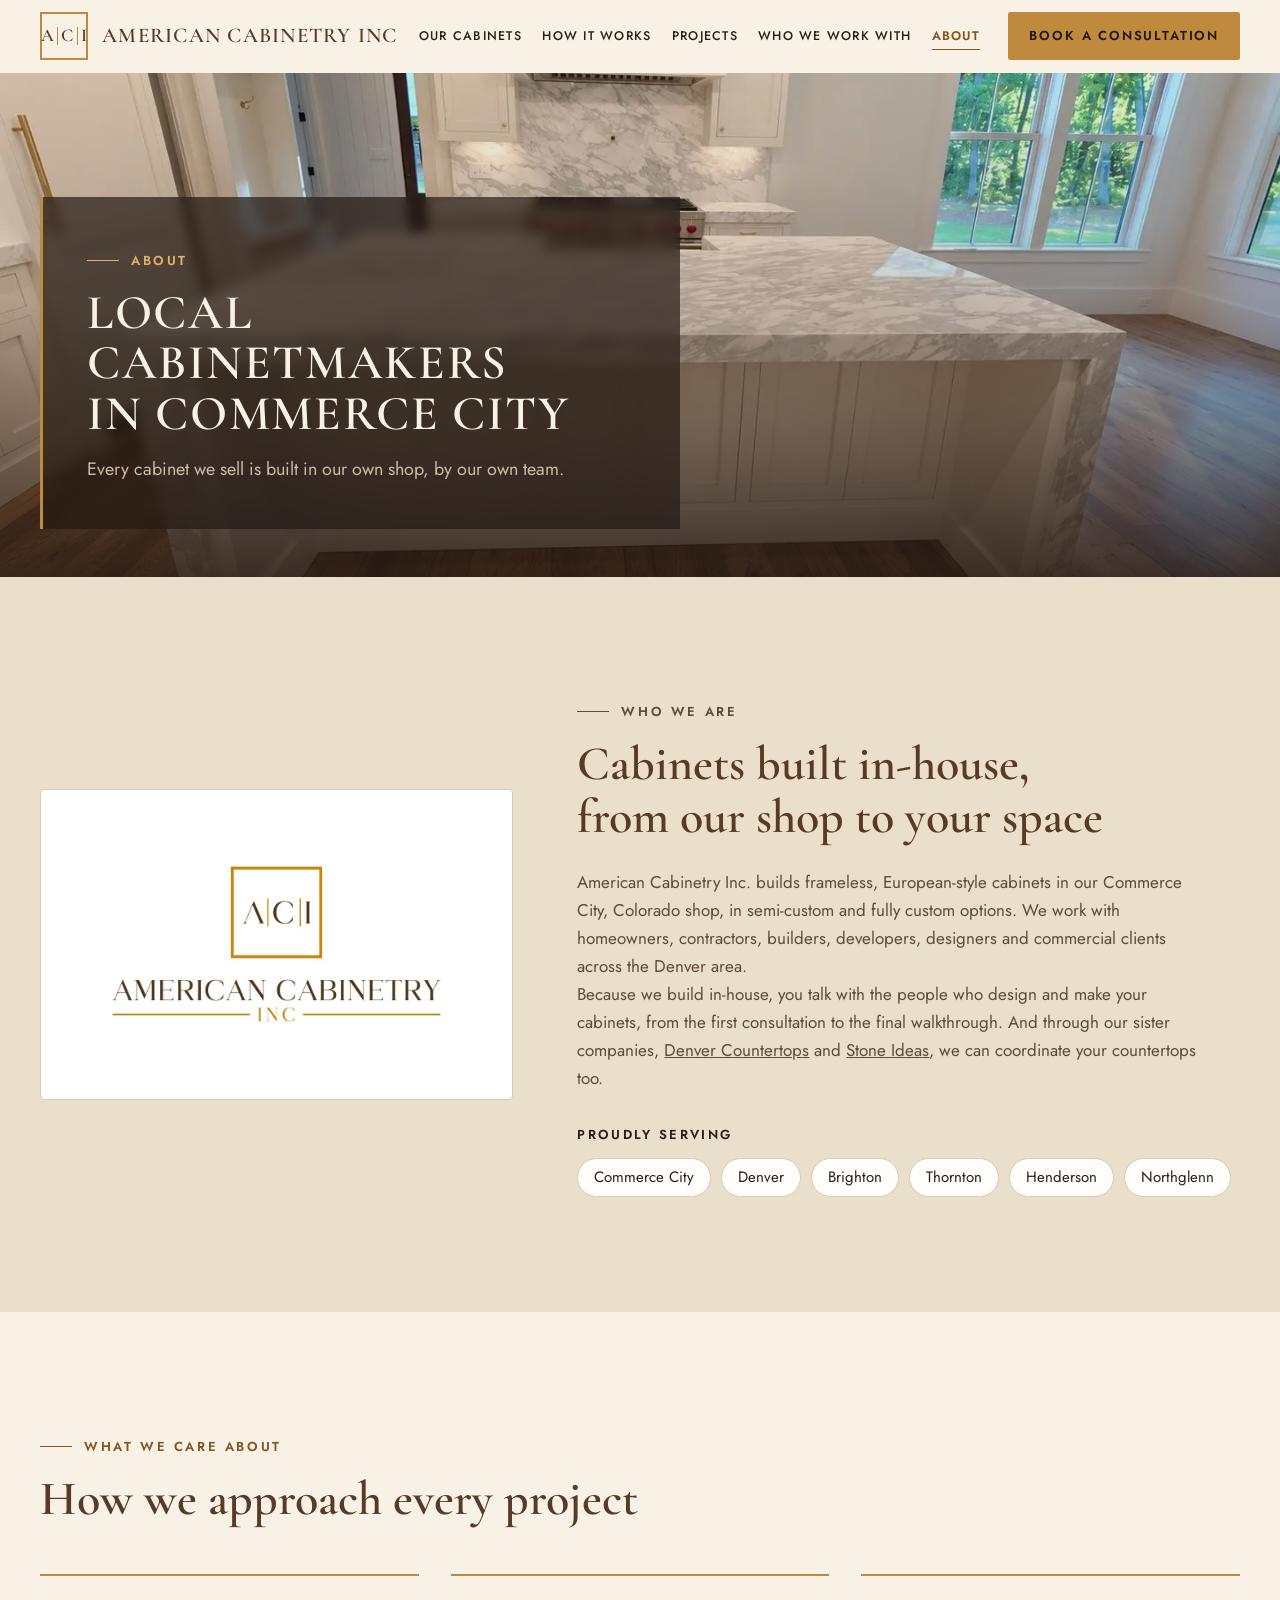
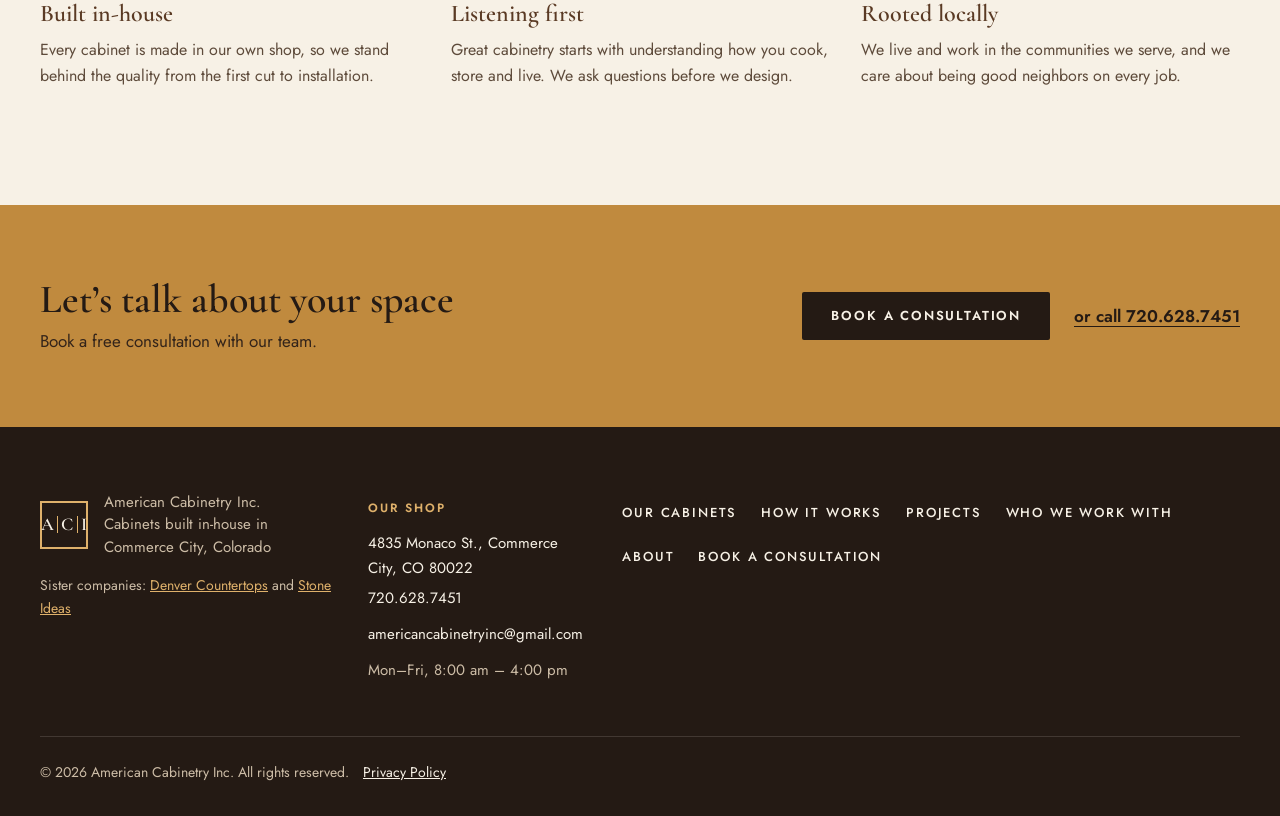
==== commit 42879234: "Fix audit items: link previews, search setup, icons, privacy, faster photos Adds social preview tags" ====
--- a/about.html
+++ b/about.html
@@ -4,9 +4,22 @@
   <meta charset="utf-8">
   <meta name="viewport" content="width=device-width, initial-scale=1">
   <title>About Us | Commerce City Cabinet Shop | American Cabinetry</title>
-  <meta name="description" content="American Cabinetry Inc. builds every cabinet in-house at our Commerce City, Colorado shop: in-stock RTA, semi-custom and fully custom, for homeowners, contractors, builders and designers.">
+  <meta name="description" content="American Cabinetry Inc. builds every cabinet in-house in Commerce City, Colorado, for homeowners, contractors, builders and designers.">
   <meta name="theme-color" content="#241A14">
-  <link rel="icon" href="images/logo.jpg">
+  <link rel="canonical" href="https://fantastic-cucurucho-6a880a.netlify.app/about">
+  <link rel="icon" href="favicon.ico" sizes="32x32">
+  <link rel="icon" href="images/icons/icon-512.png" type="image/png" sizes="512x512">
+  <link rel="apple-touch-icon" href="images/icons/apple-touch-icon.png">
+  <meta property="og:type" content="website">
+  <meta property="og:site_name" content="American Cabinetry Inc.">
+  <meta property="og:title" content="About Us | Commerce City Cabinet Shop | American Cabinetry">
+  <meta property="og:description" content="American Cabinetry Inc. builds every cabinet in-house in Commerce City, Colorado, for homeowners, contractors, builders and designers.">
+  <meta property="og:url" content="https://fantastic-cucurucho-6a880a.netlify.app/about">
+  <meta property="og:image" content="https://fantastic-cucurucho-6a880a.netlify.app/images/social/og-image.jpg">
+  <meta property="og:image:width" content="1200">
+  <meta property="og:image:height" content="630">
+  <meta property="og:image:alt" content="American Cabinetry Inc. logo over a white and walnut kitchen">
+  <meta name="twitter:card" content="summary_large_image">
   <link rel="preconnect" href="https://fonts.googleapis.com">
   <link rel="preconnect" href="https://fonts.gstatic.com" crossorigin>
   <link href="https://fonts.googleapis.com/css2?family=Cormorant+Garamond:wght@500;600;700&family=Jost:wght@400;500;600&display=swap" rel="stylesheet">
@@ -42,10 +55,10 @@
 
   <main id="main" tabindex="-1">
     <section class="hero hero--page" aria-labelledby="page-title">
-      <img class="hero-media"
-           src="images/projects/farmhouse-marble-waterfall.jpg"
-           alt="Bright kitchen with white painted cabinetry, a marble waterfall island and warm reclaimed wood floors"
-           width="1448" height="1086" fetchpriority="high" style="object-position: 50% 45%">
+      <picture>
+        <source type="image/webp" srcset="images/projects/farmhouse-marble-waterfall-800.webp 800w, images/projects/farmhouse-marble-waterfall.webp 1448w" sizes="100vw">
+        <img class="hero-media" src="images/projects/farmhouse-marble-waterfall.jpg" alt="Bright kitchen with white painted cabinetry, a marble waterfall island and warm reclaimed wood floors" width="1448" height="1086" fetchpriority="high" style="object-position: 50% 45%">
+      </picture>
       <div class="hero-shade" aria-hidden="true"></div>
       <div class="container hero-content">
         <div class="hero-panel">
@@ -144,7 +157,7 @@
       </nav>
     </div>
     <div class="container footer-base">
-      <p>&copy; <span data-year>2026</span> American Cabinetry Inc. All rights reserved.</p>
+      <p>&copy; <span data-year>2026</span> American Cabinetry Inc. All rights reserved. <a class="footer-privacy" href="privacy.html">Privacy Policy</a></p>
     </div>
   </footer>
 
--- a/css/style.css
+++ b/css/style.css
@@ -78,6 +78,7 @@
 [hidden] { display: none !important; }
 
 img { display: block; max-width: 100%; height: auto; }
+picture { display: contents; }
 
 h1, h2, h3, h4 {
   margin: 0;
@@ -943,6 +944,21 @@
 .form-summary a { color: var(--error); font-weight: 500; }
 
 .form-note { margin-bottom: var(--space-2); font-size: 0.875rem; color: var(--ink-muted); }
+.form-privacy { margin: -8px 0 var(--space-2); font-size: 0.875rem; color: var(--ink-muted); }
+.form-privacy a { color: var(--walnut); }
+
+/* ---------- Text pages (privacy, not found) ---------- */
+.prose { max-width: 760px; }
+.prose h1 { font-size: clamp(2.25rem, 4.5vw, 3.25rem); margin-bottom: var(--space-2); }
+.prose h2 { font-size: clamp(1.5rem, 2.4vw, 1.875rem); margin: var(--space-5) 0 var(--space-1); }
+.prose p,
+.prose ul { color: var(--ink-muted); margin: 0 0 var(--space-2); }
+.prose ul { padding-left: 22px; }
+.prose li { margin-bottom: 6px; }
+.prose a { color: var(--walnut); font-weight: 500; }
+.prose .prose-updated { font-size: 0.875rem; font-weight: 500; letter-spacing: 0.04em; color: var(--brass-deep); }
+.prose .hero-actions .btn-brass { color: var(--espresso); }
+.prose .hero-actions .btn-outline { color: var(--walnut); }
 
 .hp {
   position: absolute;
@@ -1029,6 +1045,12 @@
   color: var(--on-dark);
 }
 .footer-nav a:hover { color: var(--brass-light); }
+
+.footer-privacy {
+  margin-left: 10px;
+  color: var(--on-dark);
+}
+.footer-privacy:hover { color: var(--brass-light); }
 
 .footer-base {
   margin-top: var(--space-5);
